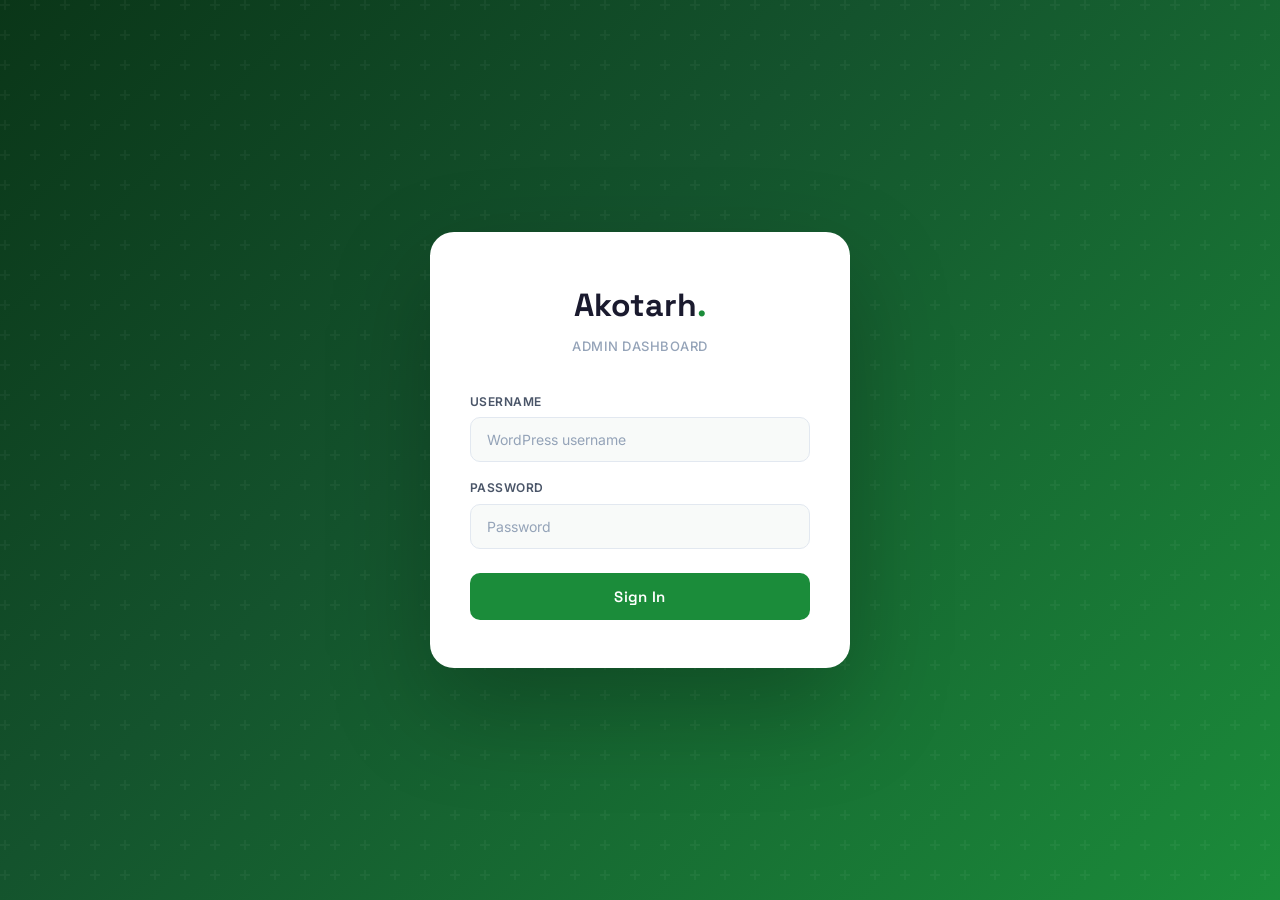
==== admin/index.html @ 4718071f "Add admin dashboard, WordPress plugin v2, and dynamic Insights blog engine WordPress plugin extended" ====
<!DOCTYPE html>
<html lang="en">
<head>
<meta charset="UTF-8"/>
<meta name="viewport" content="width=device-width,initial-scale=1.0"/>
<title>Dashboard | Akotarh Akoson</title>
<meta name="robots" content="noindex,nofollow"/>
<link rel="preconnect" href="https://fonts.googleapis.com"/>
<link rel="preconnect" href="https://fonts.gstatic.com" crossorigin/>
<link href="https://fonts.googleapis.com/css2?family=Inter:wght@300;400;500;600;700&family=Space+Grotesk:wght@400;500;600;700&display=swap" rel="stylesheet"/>
<style>
*,*::before,*::after{box-sizing:border-box;margin:0;padding:0}
html{scroll-behavior:smooth}
body{font-family:'Inter',system-ui,sans-serif;background:#f8faf9;color:#1a1a2e;line-height:1.6;-webkit-font-smoothing:antialiased;overflow-x:hidden}
a{color:inherit;text-decoration:none}
button{cursor:pointer;font-family:inherit;border:none;background:none}
img{display:block;max-width:100%}
input,textarea,select{font-family:inherit;font-size:inherit}
::selection{background:rgba(27,140,58,.15)}

:root{
  --primary:#1B8C3A;--primary-dark:#14532d;--primary-light:#22C55E;--primary-bg:rgba(27,140,58,.06);
  --darker:#0a3618;--text:#1a1a2e;--text-secondary:#4a5568;--text-light:#94a3b8;
  --bg:#f8faf9;--bg-white:#ffffff;--bg-card:#ffffff;--bg-sidebar:#0f2b1a;
  --border:#e2e8f0;--border-light:#f1f5f9;
  --danger:#ef4444;--danger-bg:rgba(239,68,68,.08);
  --warning:#f59e0b;--warning-bg:rgba(245,158,11,.08);
  --info:#3b82f6;--info-bg:rgba(59,130,246,.08);
  --success:#22c55e;--success-bg:rgba(34,197,94,.08);
  --shadow-sm:0 1px 3px rgba(0,0,0,.06);--shadow:0 4px 16px rgba(0,0,0,.06);--shadow-lg:0 12px 40px rgba(0,0,0,.1);
  --radius:10px;--radius-lg:16px;--radius-xl:20px;
  --ease:cubic-bezier(.4,0,.2,1);
  --sidebar-w:260px;
}

/* ═══════════════════════════════════
   LOGIN SCREEN
   ═══════════════════════════════════ */
.login-screen{position:fixed;inset:0;z-index:9999;display:flex;align-items:center;justify-content:center;background:linear-gradient(135deg,var(--darker) 0%,var(--primary-dark) 40%,#1B8C3A 100%);transition:opacity .5s,visibility .5s}
.login-screen.hidden{opacity:0;visibility:hidden;pointer-events:none}
.login-bg-pattern{position:absolute;inset:0;background-image:url("data:image/svg+xml,%3Csvg width='60' height='60' viewBox='0 0 60 60' xmlns='http://www.w3.org/2000/svg'%3E%3Cg fill='none' fill-rule='evenodd'%3E%3Cg fill='%23ffffff' fill-opacity='0.04'%3E%3Cpath d='M36 34v-4h-2v4h-4v2h4v4h2v-4h4v-2h-4zm0-30V0h-2v4h-4v2h4v4h2V6h4V4h-4zM6 34v-4H4v4H0v2h4v4h2v-4h4v-2H6zM6 4V0H4v4H0v2h4v4h2V6h4V4H6z'/%3E%3C/g%3E%3C/g%3E%3C/svg%3E")}
.login-card{position:relative;background:var(--bg-white);border-radius:24px;padding:48px 40px;width:420px;max-width:calc(100% - 32px);box-shadow:0 40px 100px rgba(0,0,0,.25);text-align:center}
.login-logo{font-family:'Space Grotesk',sans-serif;font-size:32px;font-weight:700;color:var(--text);margin-bottom:4px}
.login-logo span{color:var(--primary)}
.login-sub{font-size:13px;color:var(--text-light);margin-bottom:36px;font-weight:500;letter-spacing:.04em;text-transform:uppercase}
.login-field{position:relative;margin-bottom:16px;text-align:left}
.login-field label{display:block;font-size:12px;font-weight:600;color:var(--text-secondary);margin-bottom:6px;letter-spacing:.04em;text-transform:uppercase}
.login-field input{width:100%;padding:13px 16px;border:1.5px solid var(--border);border-radius:var(--radius);font-size:14px;color:var(--text);outline:none;transition:border-color .3s,box-shadow .3s;background:var(--bg)}
.login-field input:focus{border-color:var(--primary);box-shadow:0 0 0 3px rgba(27,140,58,.1)}
.login-field input::placeholder{color:var(--text-light)}
.login-error{background:var(--danger-bg);color:var(--danger);font-size:13px;font-weight:500;padding:10px 16px;border-radius:var(--radius);margin-bottom:16px;display:none;text-align:left}
.login-btn{width:100%;padding:14px;background:var(--primary);color:#fff;font-family:'Space Grotesk',sans-serif;font-size:15px;font-weight:600;border-radius:var(--radius);border:none;cursor:pointer;transition:all .3s;margin-top:8px;letter-spacing:.02em}
.login-btn:hover{background:var(--primary-light);transform:translateY(-1px);box-shadow:0 8px 24px rgba(27,140,58,.3)}
.login-btn:disabled{opacity:.6;cursor:not-allowed;transform:none}

/* ═══════════════════════════════════
   APP LAYOUT
   ═══════════════════════════════════ */
.app{display:none;min-height:100vh}
.app.visible{display:flex}

/* SIDEBAR */
.sidebar{width:var(--sidebar-w);background:var(--bg-sidebar);color:#fff;position:fixed;top:0;left:0;bottom:0;z-index:100;display:flex;flex-direction:column;transition:transform .3s var(--ease);overflow-y:auto}
.sidebar-brand{padding:24px 24px 20px;border-bottom:1px solid rgba(255,255,255,.08)}
.sidebar-brand-name{font-family:'Space Grotesk',sans-serif;font-size:22px;font-weight:700;color:#fff}
.sidebar-brand-name span{color:var(--primary-light)}
.sidebar-brand-tag{font-size:10px;font-weight:600;letter-spacing:.15em;text-transform:uppercase;color:rgba(255,255,255,.35);margin-top:2px}
.sidebar-nav{flex:1;padding:16px 12px}
.sidebar-section{font-size:10px;font-weight:700;letter-spacing:.18em;text-transform:uppercase;color:rgba(255,255,255,.3);padding:16px 12px 8px}
.sidebar-link{display:flex;align-items:center;gap:12px;padding:11px 14px;border-radius:var(--radius);font-size:13px;font-weight:500;color:rgba(255,255,255,.6);transition:all .2s;margin-bottom:2px;cursor:pointer}
.sidebar-link:hover{color:#fff;background:rgba(255,255,255,.06)}
.sidebar-link.active{color:#fff;background:rgba(34,197,94,.15);font-weight:600}
.sidebar-link svg{width:18px;height:18px;flex-shrink:0;opacity:.7}
.sidebar-link.active svg{opacity:1;color:var(--primary-light)}
.sidebar-link .badge{margin-left:auto;background:var(--primary);color:#fff;font-size:10px;font-weight:700;padding:2px 8px;border-radius:100px;min-width:20px;text-align:center}
.sidebar-footer{padding:16px 20px;border-top:1px solid rgba(255,255,255,.08)}
.sidebar-user{display:flex;align-items:center;gap:10px}
.sidebar-avatar{width:36px;height:36px;border-radius:50%;background:rgba(255,255,255,.1);display:flex;align-items:center;justify-content:center;font-size:14px;font-weight:700;color:var(--primary-light);overflow:hidden}
.sidebar-avatar img{width:100%;height:100%;object-fit:cover}
.sidebar-user-info{flex:1;min-width:0}
.sidebar-user-name{font-size:13px;font-weight:600;color:rgba(255,255,255,.9);white-space:nowrap;overflow:hidden;text-overflow:ellipsis}
.sidebar-user-role{font-size:11px;color:rgba(255,255,255,.4)}
.sidebar-logout{padding:6px;border-radius:6px;color:rgba(255,255,255,.4);transition:all .2s;cursor:pointer;background:none;border:none}
.sidebar-logout:hover{color:#fff;background:rgba(255,255,255,.08)}

/* MAIN CONTENT */
.main{flex:1;margin-left:var(--sidebar-w);min-height:100vh}
.topbar{background:var(--bg-white);border-bottom:1px solid var(--border);padding:16px 32px;display:flex;align-items:center;justify-content:space-between;position:sticky;top:0;z-index:50}
.topbar-left{display:flex;align-items:center;gap:16px}
.topbar-title{font-family:'Space Grotesk',sans-serif;font-size:20px;font-weight:700;color:var(--text)}
.topbar-right{display:flex;align-items:center;gap:12px}
.mobile-toggle{display:none;padding:8px;border-radius:var(--radius);color:var(--text-secondary);background:none;border:none;cursor:pointer}
.content{padding:28px 32px}

/* ═══════════════════════════════════
   CARDS & COMPONENTS
   ═══════════════════════════════════ */
.stat-grid{display:grid;grid-template-columns:repeat(4,1fr);gap:20px;margin-bottom:28px}
.stat-card{background:var(--bg-card);border:1px solid var(--border);border-radius:var(--radius-lg);padding:24px;transition:all .3s var(--ease)}
.stat-card:hover{transform:translateY(-2px);box-shadow:var(--shadow)}
.stat-icon{width:44px;height:44px;border-radius:12px;display:flex;align-items:center;justify-content:center;margin-bottom:16px}
.stat-icon svg{width:22px;height:22px}
.stat-icon.green{background:var(--success-bg);color:var(--primary)}
.stat-icon.blue{background:var(--info-bg);color:var(--info)}
.stat-icon.orange{background:var(--warning-bg);color:var(--warning)}
.stat-icon.purple{background:rgba(168,85,247,.08);color:#a855f7}
.stat-value{font-family:'Space Grotesk',sans-serif;font-size:32px;font-weight:700;color:var(--text);line-height:1}
.stat-label{font-size:13px;color:var(--text-light);margin-top:4px;font-weight:500}

.card{background:var(--bg-card);border:1px solid var(--border);border-radius:var(--radius-lg);overflow:hidden}
.card-header{padding:20px 24px;border-bottom:1px solid var(--border-light);display:flex;align-items:center;justify-content:space-between}
.card-title{font-family:'Space Grotesk',sans-serif;font-size:16px;font-weight:700;color:var(--text)}
.card-body{padding:24px}

/* BUTTONS */
.btn{display:inline-flex;align-items:center;gap:8px;font-family:'Space Grotesk',sans-serif;font-size:13px;font-weight:600;padding:10px 20px;border-radius:var(--radius);border:none;cursor:pointer;transition:all .2s;letter-spacing:.02em;white-space:nowrap}
.btn-primary{background:var(--primary);color:#fff}
.btn-primary:hover{background:var(--primary-light);transform:translateY(-1px);box-shadow:0 4px 16px rgba(27,140,58,.25)}
.btn-secondary{background:var(--bg);color:var(--text-secondary);border:1px solid var(--border)}
.btn-secondary:hover{border-color:var(--primary);color:var(--primary)}
.btn-danger{background:var(--danger-bg);color:var(--danger)}
.btn-danger:hover{background:var(--danger);color:#fff}
.btn-sm{padding:7px 14px;font-size:12px}
.btn-icon{padding:8px;border-radius:8px}
.btn:disabled{opacity:.5;cursor:not-allowed;transform:none!important}

/* TABLE */
.table-wrap{overflow-x:auto}
table{width:100%;border-collapse:collapse}
thead th{font-family:'Space Grotesk',sans-serif;font-size:11px;font-weight:700;letter-spacing:.1em;text-transform:uppercase;color:var(--text-light);padding:12px 16px;text-align:left;border-bottom:1px solid var(--border);background:var(--bg)}
tbody td{padding:14px 16px;border-bottom:1px solid var(--border-light);font-size:14px;color:var(--text);vertical-align:middle}
tbody tr{transition:background .15s}
tbody tr:hover{background:rgba(27,140,58,.02)}
.status-badge{display:inline-flex;align-items:center;gap:5px;font-size:11px;font-weight:600;padding:4px 10px;border-radius:100px;text-transform:capitalize}
.status-badge.publish{background:var(--success-bg);color:var(--primary)}
.status-badge.draft{background:var(--warning-bg);color:var(--warning)}
.status-badge.trash{background:var(--danger-bg);color:var(--danger)}
.actions-cell{display:flex;gap:6px}
.actions-cell button{padding:6px 10px;border-radius:6px;font-size:12px;font-weight:500;border:1px solid var(--border);background:var(--bg-white);color:var(--text-secondary);cursor:pointer;transition:all .2s}
.actions-cell button:hover{border-color:var(--primary);color:var(--primary)}
.actions-cell button.del:hover{border-color:var(--danger);color:var(--danger)}

/* FORM */
.form-group{margin-bottom:20px}
.form-group label{display:block;font-size:12px;font-weight:600;color:var(--text-secondary);margin-bottom:6px;letter-spacing:.04em;text-transform:uppercase}
.form-input{width:100%;padding:11px 16px;border:1.5px solid var(--border);border-radius:var(--radius);font-size:14px;color:var(--text);outline:none;background:var(--bg);transition:border-color .3s,box-shadow .3s}
.form-input:focus{border-color:var(--primary);box-shadow:0 0 0 3px rgba(27,140,58,.08)}
textarea.form-input{min-height:200px;resize:vertical;line-height:1.7}
select.form-input{cursor:pointer;appearance:none;background-image:url("data:image/svg+xml,%3Csvg width='12' height='8' viewBox='0 0 12 8' fill='none' xmlns='http://www.w3.org/2000/svg'%3E%3Cpath d='M1 1.5L6 6.5L11 1.5' stroke='%2394a3b8' stroke-width='2' stroke-linecap='round'/%3E%3C/svg%3E");background-repeat:no-repeat;background-position:right 14px center}
.form-row{display:grid;grid-template-columns:1fr 1fr;gap:16px}
.form-help{font-size:12px;color:var(--text-light);margin-top:4px}
.topic-checkboxes{display:flex;flex-wrap:wrap;gap:8px;margin-top:4px}
.topic-check{position:relative}
.topic-check input{position:absolute;opacity:0;pointer-events:none}
.topic-check label{display:inline-flex;align-items:center;gap:6px;padding:6px 14px;border-radius:100px;border:1.5px solid var(--border);font-size:12px;font-weight:600;color:var(--text-secondary);cursor:pointer;transition:all .2s;user-select:none}
.topic-check input:checked + label{border-color:var(--primary);background:var(--primary-bg);color:var(--primary)}

/* MEDIA GRID */
.media-grid{display:grid;grid-template-columns:repeat(auto-fill,minmax(160px,1fr));gap:16px}
.media-item{position:relative;border-radius:var(--radius-lg);overflow:hidden;border:2px solid transparent;cursor:pointer;transition:all .2s;aspect-ratio:1;background:var(--bg)}
.media-item:hover{border-color:var(--primary);transform:translateY(-2px);box-shadow:var(--shadow)}
.media-item.selected{border-color:var(--primary);box-shadow:0 0 0 3px rgba(27,140,58,.15)}
.media-item img{width:100%;height:100%;object-fit:cover}
.media-item-overlay{position:absolute;inset:0;background:linear-gradient(to top,rgba(0,0,0,.6),transparent 50%);opacity:0;transition:opacity .2s;display:flex;align-items:flex-end;padding:10px}
.media-item:hover .media-item-overlay{opacity:1}
.media-item-name{font-size:11px;color:#fff;font-weight:500;white-space:nowrap;overflow:hidden;text-overflow:ellipsis}
.media-upload-zone{border:2px dashed var(--border);border-radius:var(--radius-lg);padding:48px 24px;text-align:center;cursor:pointer;transition:all .3s;background:var(--bg)}
.media-upload-zone:hover,.media-upload-zone.dragover{border-color:var(--primary);background:var(--primary-bg)}
.media-upload-zone svg{margin:0 auto 12px;color:var(--text-light)}
.media-upload-zone p{font-size:14px;color:var(--text-secondary);font-weight:500}
.media-upload-zone span{font-size:12px;color:var(--text-light)}

/* PORTFOLIO SECTIONS */
.portfolio-section{background:var(--bg-card);border:1px solid var(--border);border-radius:var(--radius-lg);padding:24px;margin-bottom:16px;transition:all .3s}
.portfolio-section:hover{box-shadow:var(--shadow-sm)}
.portfolio-section-header{display:flex;align-items:center;justify-content:space-between;margin-bottom:16px;cursor:pointer}
.portfolio-section-title{font-family:'Space Grotesk',sans-serif;font-size:15px;font-weight:700;color:var(--text);display:flex;align-items:center;gap:10px}
.portfolio-section-title .page-tag{font-size:10px;font-weight:600;padding:3px 10px;border-radius:100px;background:var(--primary-bg);color:var(--primary);letter-spacing:.06em;text-transform:uppercase}
.portfolio-section-chevron{transition:transform .3s;color:var(--text-light)}
.portfolio-section.collapsed .portfolio-section-body{display:none}
.portfolio-section.collapsed .portfolio-section-chevron{transform:rotate(-90deg)}

/* MODAL */
.modal-overlay{position:fixed;inset:0;z-index:1000;background:rgba(0,0,0,.5);backdrop-filter:blur(3px);display:flex;align-items:flex-start;justify-content:center;padding:40px 20px;overflow-y:auto;opacity:0;visibility:hidden;transition:all .3s}
.modal-overlay.open{opacity:1;visibility:visible}
.modal-box{background:var(--bg-white);border-radius:var(--radius-xl);width:720px;max-width:100%;box-shadow:var(--shadow-lg);transform:translateY(20px) scale(.97);transition:transform .3s var(--ease)}
.modal-overlay.open .modal-box{transform:translateY(0) scale(1)}
.modal-head{display:flex;align-items:center;justify-content:space-between;padding:24px 28px;border-bottom:1px solid var(--border)}
.modal-head h2{font-family:'Space Grotesk',sans-serif;font-size:18px;font-weight:700;color:var(--text)}
.modal-close{width:32px;height:32px;border-radius:8px;display:flex;align-items:center;justify-content:center;color:var(--text-light);background:none;border:none;cursor:pointer;transition:all .2s;font-size:20px}
.modal-close:hover{background:var(--bg);color:var(--text)}
.modal-body{padding:28px}
.modal-foot{display:flex;align-items:center;justify-content:flex-end;gap:10px;padding:16px 28px;border-top:1px solid var(--border)}

/* TOAST */
.toast-container{position:fixed;bottom:24px;right:24px;z-index:9999;display:flex;flex-direction:column;gap:8px}
.toast{padding:14px 20px;border-radius:var(--radius);font-size:13px;font-weight:500;color:#fff;box-shadow:var(--shadow-lg);animation:toastIn .3s var(--ease);max-width:360px;display:flex;align-items:center;gap:10px}
.toast.success{background:#16a34a}
.toast.error{background:#dc2626}
.toast.info{background:#2563eb}
@keyframes toastIn{from{opacity:0;transform:translateY(10px) scale(.95)}to{opacity:1;transform:translateY(0) scale(1)}}

/* EMPTY STATE */
.empty{text-align:center;padding:60px 20px}
.empty svg{margin:0 auto 16px;color:var(--text-light);opacity:.4}
.empty h3{font-family:'Space Grotesk',sans-serif;font-size:18px;color:var(--text);margin-bottom:6px}
.empty p{font-size:14px;color:var(--text-light);max-width:360px;margin:0 auto 20px}

/* LOADING */
.spinner{width:24px;height:24px;border:2.5px solid var(--border);border-top-color:var(--primary);border-radius:50%;animation:spin .7s linear infinite;margin:0 auto}
@keyframes spin{to{transform:rotate(360deg)}}
.loading-full{display:flex;align-items:center;justify-content:center;padding:80px 20px;flex-direction:column;gap:12px}
.loading-full p{font-size:13px;color:var(--text-light)}

/* ═══════════════════════════════════
   PAGES (toggle via JS)
   ═══════════════════════════════════ */
.page{display:none}
.page.active{display:block}

/* ═══════════════════════════════════
   RESPONSIVE
   ═══════════════════════════════════ */
@media(max-width:1024px){
  .stat-grid{grid-template-columns:repeat(2,1fr)}
}
@media(max-width:768px){
  .sidebar{transform:translateX(-100%)}
  .sidebar.open{transform:translateX(0)}
  .main{margin-left:0}
  .mobile-toggle{display:block}
  .topbar{padding:12px 16px}
  .content{padding:20px 16px}
  .stat-grid{grid-template-columns:1fr 1fr}
  .form-row{grid-template-columns:1fr}
  .modal-body{padding:20px}
  .media-grid{grid-template-columns:repeat(auto-fill,minmax(120px,1fr))}
}
@media(max-width:480px){
  .stat-grid{grid-template-columns:1fr}
  .login-card{padding:32px 24px}
}

/* SIDEBAR MOBILE OVERLAY */
.sidebar-overlay{display:none;position:fixed;inset:0;background:rgba(0,0,0,.4);z-index:99}
@media(max-width:768px){.sidebar-overlay.open{display:block}}

/* Rich text toolbar */
.editor-toolbar{display:flex;flex-wrap:wrap;gap:4px;padding:8px 12px;background:var(--bg);border:1.5px solid var(--border);border-bottom:none;border-radius:var(--radius) var(--radius) 0 0}
.editor-toolbar button{padding:6px 10px;border-radius:6px;font-size:13px;color:var(--text-secondary);background:none;border:none;cursor:pointer;transition:all .15s;font-weight:600}
.editor-toolbar button:hover{background:var(--primary-bg);color:var(--primary)}
.editor-toolbar button.active{background:var(--primary-bg);color:var(--primary)}
.editor-area{min-height:280px;padding:16px;border:1.5px solid var(--border);border-radius:0 0 var(--radius) var(--radius);outline:none;font-size:14px;line-height:1.8;color:var(--text);background:var(--bg-white)}
.editor-area:focus{border-color:var(--primary)}
.editor-area h2{font-size:20px;margin:16px 0 8px;font-weight:700}
.editor-area h3{font-size:17px;margin:12px 0 6px;font-weight:700}
.editor-area p{margin-bottom:12px}
.editor-area ul,.editor-area ol{margin:8px 0;padding-left:24px}
.editor-area blockquote{border-left:3px solid var(--primary);padding:8px 16px;margin:12px 0;background:var(--primary-bg);border-radius:0 8px 8px 0;font-style:italic}
.editor-area a{color:var(--primary);text-decoration:underline}

/* Thumbnail preview in form */
.thumb-preview{width:100%;max-height:200px;object-fit:cover;border-radius:var(--radius);margin-top:8px;border:1px solid var(--border)}
.thumb-select-btn{margin-top:8px}
</style>
</head>
<body>

<!-- ═══════ LOGIN ═══════ -->
<div class="login-screen" id="loginScreen">
  <div class="login-bg-pattern"></div>
  <div class="login-card">
    <div class="login-logo">Akotarh<span>.</span></div>
    <div class="login-sub">Admin Dashboard</div>
    <div class="login-error" id="loginError"></div>
    <form id="loginForm" autocomplete="on">
      <div class="login-field">
        <label>Username</label>
        <input type="text" id="loginUser" placeholder="WordPress username" autocomplete="username" required/>
      </div>
      <div class="login-field">
        <label>Password</label>
        <input type="password" id="loginPass" placeholder="Password" autocomplete="current-password" required/>
      </div>
      <button type="submit" class="login-btn" id="loginBtn">Sign In</button>
    </form>
  </div>
</div>

<!-- ═══════ APP SHELL ═══════ -->
<div class="app" id="app">
  <div class="sidebar-overlay" id="sidebarOverlay"></div>

  <!-- SIDEBAR -->
  <aside class="sidebar" id="sidebar">
    <div class="sidebar-brand">
      <div class="sidebar-brand-name">Akotarh<span>.</span></div>
      <div class="sidebar-brand-tag">Content Dashboard</div>
    </div>
    <nav class="sidebar-nav">
      <div class="sidebar-section">Main</div>
      <a class="sidebar-link active" data-page="dashboard">
        <svg viewBox="0 0 24 24" fill="none" stroke="currentColor" stroke-width="2" stroke-linecap="round" stroke-linejoin="round"><rect x="3" y="3" width="7" height="7" rx="1"/><rect x="14" y="3" width="7" height="7" rx="1"/><rect x="3" y="14" width="7" height="7" rx="1"/><rect x="14" y="14" width="7" height="7" rx="1"/></svg>
        Dashboard
      </a>
      <div class="sidebar-section">Content</div>
      <a class="sidebar-link" data-page="insights">
        <svg viewBox="0 0 24 24" fill="none" stroke="currentColor" stroke-width="2" stroke-linecap="round" stroke-linejoin="round"><path d="M12 20h9"/><path d="M16.5 3.5a2.121 2.121 0 013 3L7 19l-4 1 1-4L16.5 3.5z"/></svg>
        Insights
        <span class="badge" id="insightCount">0</span>
      </a>
      <a class="sidebar-link" data-page="media">
        <svg viewBox="0 0 24 24" fill="none" stroke="currentColor" stroke-width="2" stroke-linecap="round" stroke-linejoin="round"><rect x="3" y="3" width="18" height="18" rx="2"/><circle cx="8.5" cy="8.5" r="1.5"/><path d="M21 15l-5-5L5 21"/></svg>
        Media Library
      </a>
      <div class="sidebar-section">Portfolio</div>
      <a class="sidebar-link" data-page="portfolio">
        <svg viewBox="0 0 24 24" fill="none" stroke="currentColor" stroke-width="2" stroke-linecap="round" stroke-linejoin="round"><path d="M3 9l9-7 9 7v11a2 2 0 01-2 2H5a2 2 0 01-2-2z"/><polyline points="9 22 9 12 15 12 15 22"/></svg>
        Portfolio Sections
      </a>
      <div class="sidebar-section">Settings</div>
      <a class="sidebar-link" onclick="window.open('https://akotarhakoson.com','_blank')">
        <svg viewBox="0 0 24 24" fill="none" stroke="currentColor" stroke-width="2" stroke-linecap="round" stroke-linejoin="round"><path d="M18 13v6a2 2 0 01-2 2H5a2 2 0 01-2-2V8a2 2 0 012-2h6"/><polyline points="15 3 21 3 21 9"/><line x1="10" y1="14" x2="21" y2="3"/></svg>
        View Live Site
      </a>
    </nav>
    <div class="sidebar-footer">
      <div class="sidebar-user">
        <div class="sidebar-avatar" id="sidebarAvatar">A</div>
        <div class="sidebar-user-info">
          <div class="sidebar-user-name" id="sidebarName">Admin</div>
          <div class="sidebar-user-role">Administrator</div>
        </div>
        <button class="sidebar-logout" id="logoutBtn" title="Sign out">
          <svg width="18" height="18" viewBox="0 0 24 24" fill="none" stroke="currentColor" stroke-width="2" stroke-linecap="round" stroke-linejoin="round"><path d="M9 21H5a2 2 0 01-2-2V5a2 2 0 012-2h4"/><polyline points="16 17 21 12 16 7"/><line x1="21" y1="12" x2="9" y2="12"/></svg>
        </button>
      </div>
    </div>
  </aside>

  <!-- MAIN -->
  <div class="main">
    <div class="topbar">
      <div class="topbar-left">
        <button class="mobile-toggle" id="mobileToggle">
          <svg width="22" height="22" viewBox="0 0 24 24" fill="none" stroke="currentColor" stroke-width="2" stroke-linecap="round" stroke-linejoin="round"><line x1="3" y1="6" x2="21" y2="6"/><line x1="3" y1="12" x2="21" y2="12"/><line x1="3" y1="18" x2="21" y2="18"/></svg>
        </button>
        <h1 class="topbar-title" id="pageTitle">Dashboard</h1>
      </div>
      <div class="topbar-right">
        <button class="btn btn-primary" id="newInsightTopBtn" style="display:none" onclick="openInsightEditor()">
          <svg width="16" height="16" viewBox="0 0 24 24" fill="none" stroke="currentColor" stroke-width="2.5" stroke-linecap="round"><line x1="12" y1="5" x2="12" y2="19"/><line x1="5" y1="12" x2="19" y2="12"/></svg>
          New Insight
        </button>
      </div>
    </div>

    <div class="content">
      <!-- ═══ DASHBOARD PAGE ═══ -->
      <div class="page active" id="page-dashboard">
        <div class="stat-grid" id="statsGrid">
          <div class="stat-card"><div class="stat-icon green"><svg viewBox="0 0 24 24" fill="none" stroke="currentColor" stroke-width="2"><path d="M12 20h9"/><path d="M16.5 3.5a2.121 2.121 0 013 3L7 19l-4 1 1-4L16.5 3.5z"/></svg></div><div class="stat-value" id="statPublished">-</div><div class="stat-label">Published Insights</div></div>
          <div class="stat-card"><div class="stat-icon orange"><svg viewBox="0 0 24 24" fill="none" stroke="currentColor" stroke-width="2"><path d="M14 2H6a2 2 0 00-2 2v16a2 2 0 002 2h12a2 2 0 002-2V8z"/><polyline points="14 2 14 8 20 8"/></svg></div><div class="stat-value" id="statDrafts">-</div><div class="stat-label">Drafts</div></div>
          <div class="stat-card"><div class="stat-icon blue"><svg viewBox="0 0 24 24" fill="none" stroke="currentColor" stroke-width="2"><path d="M20.59 13.41l-7.17 7.17a2 2 0 01-2.83 0L2 12V2h10l8.59 8.59a2 2 0 010 2.82z"/><line x1="7" y1="7" x2="7.01" y2="7"/></svg></div><div class="stat-value" id="statTopics">-</div><div class="stat-label">Topics</div></div>
          <div class="stat-card"><div class="stat-icon purple"><svg viewBox="0 0 24 24" fill="none" stroke="currentColor" stroke-width="2"><rect x="3" y="3" width="18" height="18" rx="2"/><circle cx="8.5" cy="8.5" r="1.5"/><path d="M21 15l-5-5L5 21"/></svg></div><div class="stat-value" id="statMedia">-</div><div class="stat-label">Media Files</div></div>
        </div>

        <div class="card">
          <div class="card-header">
            <span class="card-title">Recent Insights</span>
            <button class="btn btn-sm btn-primary" onclick="navigateTo('insights')">View All</button>
          </div>
          <div class="card-body" style="padding:0">
            <div class="table-wrap">
              <table>
                <thead><tr><th>Title</th><th>Date</th><th>Status</th></tr></thead>
                <tbody id="recentTable"><tr><td colspan="3" style="text-align:center;padding:40px;color:var(--text-light)">Loading...</td></tr></tbody>
              </table>
            </div>
          </div>
        </div>
      </div>

      <!-- ═══ INSIGHTS PAGE ═══ -->
      <div class="page" id="page-insights">
        <div style="display:flex;align-items:center;justify-content:space-between;margin-bottom:20px;flex-wrap:wrap;gap:12px">
          <div style="display:flex;gap:10px;flex-wrap:wrap">
            <input type="text" class="form-input" id="insightSearch" placeholder="Search insights..." style="width:280px;padding:9px 16px"/>
            <select class="form-input" id="insightStatusFilter" style="width:160px;padding:9px 16px">
              <option value="any">All Status</option>
              <option value="publish">Published</option>
              <option value="draft">Drafts</option>
            </select>
          </div>
          <button class="btn btn-primary" onclick="openInsightEditor()">
            <svg width="16" height="16" viewBox="0 0 24 24" fill="none" stroke="currentColor" stroke-width="2.5" stroke-linecap="round"><line x1="12" y1="5" x2="12" y2="19"/><line x1="5" y1="12" x2="19" y2="12"/></svg>
            New Insight
          </button>
        </div>
        <div class="card">
          <div class="card-body" style="padding:0">
            <div class="table-wrap">
              <table>
                <thead><tr><th>Title</th><th>Topics</th><th>Date</th><th>Status</th><th>Actions</th></tr></thead>
                <tbody id="insightsTable"><tr><td colspan="5"><div class="loading-full"><div class="spinner"></div><p>Loading insights...</p></div></td></tr></tbody>
              </table>
            </div>
          </div>
        </div>
        <div style="display:flex;align-items:center;justify-content:between;margin-top:16px;gap:12px" id="insightsPagination"></div>
      </div>

      <!-- ═══ MEDIA PAGE ═══ -->
      <div class="page" id="page-media">
        <div class="media-upload-zone" id="uploadZone">
          <svg width="48" height="48" viewBox="0 0 24 24" fill="none" stroke="currentColor" stroke-width="1.5" stroke-linecap="round" stroke-linejoin="round"><path d="M21 15v4a2 2 0 01-2 2H5a2 2 0 01-2-2v-4"/><polyline points="17 8 12 3 7 8"/><line x1="12" y1="3" x2="12" y2="15"/></svg>
          <p>Drop images here or click to upload</p>
          <span>PNG, JPG, GIF, WebP up to 10MB</span>
          <input type="file" id="fileInput" accept="image/*" multiple hidden/>
        </div>
        <div style="margin-top:24px">
          <div class="media-grid" id="mediaGrid"></div>
        </div>
      </div>

      <!-- ═══ PORTFOLIO PAGE ═══ -->
      <div class="page" id="page-portfolio">
        <p style="font-size:14px;color:var(--text-secondary);margin-bottom:24px">Edit content sections across your portfolio pages. Changes are saved to WordPress and served via the API.</p>
        <div id="portfolioSections">
          <!-- Hero Section -->
          <div class="portfolio-section" data-section="hero">
            <div class="portfolio-section-header" onclick="this.parentElement.classList.toggle('collapsed')">
              <div class="portfolio-section-title">
                <span class="page-tag">Homepage</span> Hero Section
              </div>
              <svg class="portfolio-section-chevron" width="18" height="18" viewBox="0 0 24 24" fill="none" stroke="currentColor" stroke-width="2" stroke-linecap="round"><polyline points="6 9 12 15 18 9"/></svg>
            </div>
            <div class="portfolio-section-body">
              <div class="form-group"><label>Hero Title</label><input type="text" class="form-input portfolio-field" data-section="hero" data-key="title" placeholder="e.g. Akotarh Akoson"/></div>
              <div class="form-group"><label>Hero Subtitle</label><input type="text" class="form-input portfolio-field" data-section="hero" data-key="subtitle" placeholder="e.g. Senior Cybersecurity Analyst"/></div>
              <div class="form-group"><label>Hero Description</label><textarea class="form-input portfolio-field" data-section="hero" data-key="description" rows="3" placeholder="Main hero paragraph..."></textarea></div>
              <div class="form-group"><label>Typing Animation Roles (comma-separated)</label><input type="text" class="form-input portfolio-field" data-section="hero" data-key="roles" placeholder="Senior Cybersecurity Analyst, Civic-Tech Leader, ..."/></div>
              <button class="btn btn-primary btn-sm" onclick="savePortfolioSection('hero')">Save Hero</button>
            </div>
          </div>

          <!-- About Section -->
          <div class="portfolio-section" data-section="about">
            <div class="portfolio-section-header" onclick="this.parentElement.classList.toggle('collapsed')">
              <div class="portfolio-section-title">
                <span class="page-tag">About</span> About Page Content
              </div>
              <svg class="portfolio-section-chevron" width="18" height="18" viewBox="0 0 24 24" fill="none" stroke="currentColor" stroke-width="2" stroke-linecap="round"><polyline points="6 9 12 15 18 9"/></svg>
            </div>
            <div class="portfolio-section-body">
              <div class="form-group"><label>Professional Bio</label><textarea class="form-input portfolio-field" data-section="about" data-key="bio" rows="4" placeholder="Professional biography text..."></textarea></div>
              <div class="form-group"><label>Ventures Description</label><textarea class="form-input portfolio-field" data-section="about" data-key="ventures" rows="3" placeholder="ACS / Scholarstika / Mandem description..."></textarea></div>
              <div class="form-group"><label>Political Background</label><textarea class="form-input portfolio-field" data-section="about" data-key="political" rows="3" placeholder="Political career text..."></textarea></div>
              <button class="btn btn-primary btn-sm" onclick="savePortfolioSection('about')">Save About</button>
            </div>
          </div>

          <!-- Cybersecurity Section -->
          <div class="portfolio-section collapsed" data-section="cybersecurity">
            <div class="portfolio-section-header" onclick="this.parentElement.classList.toggle('collapsed')">
              <div class="portfolio-section-title">
                <span class="page-tag">Cybersecurity</span> Cybersecurity Page
              </div>
              <svg class="portfolio-section-chevron" width="18" height="18" viewBox="0 0 24 24" fill="none" stroke="currentColor" stroke-width="2" stroke-linecap="round"><polyline points="6 9 12 15 18 9"/></svg>
            </div>
            <div class="portfolio-section-body">
              <div class="form-group"><label>Role & Description</label><textarea class="form-input portfolio-field" data-section="cybersecurity" data-key="description" rows="4" placeholder="Current role and cybersecurity expertise..."></textarea></div>
              <div class="form-group"><label>Certifications (one per line)</label><textarea class="form-input portfolio-field" data-section="cybersecurity" data-key="certifications" rows="3" placeholder="CompTIA Security+&#10;CISSP&#10;..."></textarea></div>
              <button class="btn btn-primary btn-sm" onclick="savePortfolioSection('cybersecurity')">Save</button>
            </div>
          </div>

          <!-- Ventures Section -->
          <div class="portfolio-section collapsed" data-section="ventures">
            <div class="portfolio-section-header" onclick="this.parentElement.classList.toggle('collapsed')">
              <div class="portfolio-section-title">
                <span class="page-tag">Ventures</span> Ventures Page
              </div>
              <svg class="portfolio-section-chevron" width="18" height="18" viewBox="0 0 24 24" fill="none" stroke="currentColor" stroke-width="2" stroke-linecap="round"><polyline points="6 9 12 15 18 9"/></svg>
            </div>
            <div class="portfolio-section-body">
              <div class="form-group"><label>ACS Description</label><textarea class="form-input portfolio-field" data-section="ventures" data-key="acs" rows="3"></textarea></div>
              <div class="form-group"><label>Scholarstika Description</label><textarea class="form-input portfolio-field" data-section="ventures" data-key="scholarstika" rows="3"></textarea></div>
              <div class="form-group"><label>Mandem Description</label><textarea class="form-input portfolio-field" data-section="ventures" data-key="mandem" rows="3"></textarea></div>
              <button class="btn btn-primary btn-sm" onclick="savePortfolioSection('ventures')">Save</button>
            </div>
          </div>

          <!-- Contact Section -->
          <div class="portfolio-section collapsed" data-section="contact">
            <div class="portfolio-section-header" onclick="this.parentElement.classList.toggle('collapsed')">
              <div class="portfolio-section-title">
                <span class="page-tag">Contact</span> Contact Info
              </div>
              <svg class="portfolio-section-chevron" width="18" height="18" viewBox="0 0 24 24" fill="none" stroke="currentColor" stroke-width="2" stroke-linecap="round"><polyline points="6 9 12 15 18 9"/></svg>
            </div>
            <div class="portfolio-section-body">
              <div class="form-row">
                <div class="form-group"><label>Email</label><input type="email" class="form-input portfolio-field" data-section="contact" data-key="email"/></div>
                <div class="form-group"><label>Phone</label><input type="text" class="form-input portfolio-field" data-section="contact" data-key="phone"/></div>
              </div>
              <div class="form-row">
                <div class="form-group"><label>LinkedIn URL</label><input type="url" class="form-input portfolio-field" data-section="contact" data-key="linkedin"/></div>
                <div class="form-group"><label>Twitter/X URL</label><input type="url" class="form-input portfolio-field" data-section="contact" data-key="twitter"/></div>
              </div>
              <div class="form-group"><label>Facebook URL</label><input type="url" class="form-input portfolio-field" data-section="contact" data-key="facebook"/></div>
              <button class="btn btn-primary btn-sm" onclick="savePortfolioSection('contact')">Save Contact</button>
            </div>
          </div>
        </div>
      </div>
    </div>
  </div>
</div>

<!-- ═══ INSIGHT EDITOR MODAL ═══ -->
<div class="modal-overlay" id="editorModal">
  <div class="modal-box" style="width:860px">
    <div class="modal-head">
      <h2 id="editorTitle">New Insight</h2>
      <button class="modal-close" onclick="closeEditorModal()">&times;</button>
    </div>
    <div class="modal-body" style="max-height:calc(100vh - 240px);overflow-y:auto">
      <input type="hidden" id="editId"/>
      <div class="form-group">
        <label>Title</label>
        <input type="text" class="form-input" id="editTitleField" placeholder="Enter insight title..."/>
      </div>
      <div class="form-group">
        <label>Excerpt / Summary</label>
        <textarea class="form-input" id="editExcerpt" rows="2" placeholder="Short summary for cards and previews..."></textarea>
      </div>
      <div class="form-group">
        <label>Content</label>
        <div class="editor-toolbar">
          <button onclick="execCmd('bold')" title="Bold"><b>B</b></button>
          <button onclick="execCmd('italic')" title="Italic"><i>I</i></button>
          <button onclick="execCmd('underline')" title="Underline"><u>U</u></button>
          <button onclick="execCmd('formatBlock','H2')" title="Heading 2">H2</button>
          <button onclick="execCmd('formatBlock','H3')" title="Heading 3">H3</button>
          <button onclick="execCmd('formatBlock','P')" title="Paragraph">P</button>
          <button onclick="execCmd('insertUnorderedList')" title="Bullet List">&bull; List</button>
          <button onclick="execCmd('insertOrderedList')" title="Numbered List">1. List</button>
          <button onclick="execCmd('formatBlock','BLOCKQUOTE')" title="Blockquote">" Quote</button>
          <button onclick="insertLink()" title="Insert Link">Link</button>
        </div>
        <div class="editor-area" id="editContent" contenteditable="true"></div>
      </div>
      <div class="form-row">
        <div class="form-group">
          <label>Topics</label>
          <div class="topic-checkboxes" id="topicCheckboxes"></div>
        </div>
        <div class="form-group">
          <label>Status</label>
          <select class="form-input" id="editStatus">
            <option value="draft">Draft</option>
            <option value="publish">Published</option>
          </select>
          <div style="margin-top:12px">
            <label style="display:flex;align-items:center;gap:8px;cursor:pointer;text-transform:none;letter-spacing:0;font-weight:500;font-size:13px;color:var(--text-secondary)">
              <input type="checkbox" id="editFeatured" style="width:16px;height:16px;accent-color:var(--primary)"/> Mark as Featured
            </label>
          </div>
        </div>
      </div>
      <div class="form-group">
        <label>Featured Image</label>
        <div id="thumbPreviewWrap"></div>
        <input type="hidden" id="editThumbId"/>
        <button class="btn btn-secondary btn-sm thumb-select-btn" onclick="openMediaPicker()">Choose Image</button>
      </div>
    </div>
    <div class="modal-foot">
      <button class="btn btn-secondary" onclick="closeEditorModal()">Cancel</button>
      <button class="btn btn-primary" id="saveInsightBtn" onclick="saveInsight()">Publish Insight</button>
    </div>
  </div>
</div>

<!-- ═══ MEDIA PICKER MODAL ═══ -->
<div class="modal-overlay" id="mediaPickerModal">
  <div class="modal-box" style="width:700px">
    <div class="modal-head">
      <h2>Select Image</h2>
      <button class="modal-close" onclick="closeMediaPicker()">&times;</button>
    </div>
    <div class="modal-body">
      <div class="media-grid" id="pickerGrid"></div>
    </div>
    <div class="modal-foot">
      <button class="btn btn-secondary" onclick="closeMediaPicker()">Cancel</button>
      <button class="btn btn-primary" id="pickMediaBtn" onclick="confirmMediaPick()" disabled>Select Image</button>
    </div>
  </div>
</div>

<!-- TOAST -->
<div class="toast-container" id="toastContainer"></div>

<script>
/* ═══════════════════════════════════════════════
   CONFIGURATION
   ═══════════════════════════════════════════════ */
const API_BASE = 'https://akotarhakoson.com/wp-json/akotarh/v1';

/* ═══════════════════════════════════════════════
   STATE
   ═══════════════════════════════════════════════ */
let token = localStorage.getItem('ako_token') || '';
let currentUser = JSON.parse(localStorage.getItem('ako_user') || 'null');
let allTopics = [];
let insightsPage = 1;
let mediaList = [];
let pickedMediaId = null;
let pickedMediaUrl = '';

/* ═══════════════════════════════════════════════
   UTILITY
   ═══════════════════════════════════════════════ */
function toast(msg, type){
  type = type || 'success';
  var c = document.getElementById('toastContainer');
  var t = document.createElement('div');
  t.className = 'toast ' + type;
  t.innerHTML = (type==='success'?'&#10003;':type==='error'?'&#10007;':'&#8505;') + '&nbsp;&nbsp;' + msg;
  c.appendChild(t);
  setTimeout(function(){ t.style.opacity='0'; setTimeout(function(){ t.remove(); },300); },3500);
}

async function api(path, opts){
  opts = opts || {};
  var headers = opts.headers || {};
  if(token) headers['Authorization'] = 'Bearer ' + token;
  if(opts.body && !(opts.body instanceof FormData)){
    headers['Content-Type'] = 'application/json';
    opts.body = JSON.stringify(opts.body);
  }
  opts.headers = headers;
  var res = await fetch(API_BASE + path, opts);
  if(res.status === 401){
    logout();
    throw new Error('Session expired');
  }
  var data = await res.json();
  if(!res.ok) throw new Error(data.message || 'API error');
  return data;
}

/* ═══════════════════════════════════════════════
   AUTH
   ═══════════════════════════════════════════════ */
document.getElementById('loginForm').addEventListener('submit', async function(e){
  e.preventDefault();
  var btn = document.getElementById('loginBtn');
  var errEl = document.getElementById('loginError');
  btn.disabled = true;
  btn.textContent = 'Signing in...';
  errEl.style.display = 'none';

  try {
    var data = await api('/auth/login', {
      method: 'POST',
      body: { username: document.getElementById('loginUser').value, password: document.getElementById('loginPass').value }
    });
    token = data.token;
    currentUser = data.user;
    localStorage.setItem('ako_token', token);
    localStorage.setItem('ako_user', JSON.stringify(currentUser));
    showApp();
  } catch(err) {
    errEl.textContent = err.message || 'Login failed. Check your credentials.';
    errEl.style.display = 'block';
  }
  btn.disabled = false;
  btn.textContent = 'Sign In';
});

function logout(){
  token = '';
  currentUser = null;
  localStorage.removeItem('ako_token');
  localStorage.removeItem('ako_user');
  document.getElementById('loginScreen').classList.remove('hidden');
  document.getElementById('app').classList.remove('visible');
}

async function checkAuth(){
  if(!token){
    document.getElementById('loginScreen').classList.remove('hidden');
    return;
  }
  try {
    var data = await api('/auth/verify');
    currentUser = data.user;
    localStorage.setItem('ako_user', JSON.stringify(currentUser));
    showApp();
  } catch(e){
    document.getElementById('loginScreen').classList.remove('hidden');
  }
}

function showApp(){
  document.getElementById('loginScreen').classList.add('hidden');
  document.getElementById('app').classList.add('visible');
  updateUserUI();
  loadDashboard();
  loadTopics();
}

function updateUserUI(){
  if(!currentUser) return;
  document.getElementById('sidebarName').textContent = currentUser.display_name || currentUser.username;
  var av = document.getElementById('sidebarAvatar');
  if(currentUser.avatar){
    av.innerHTML = '<img src="'+currentUser.avatar+'" alt=""/>';
  } else {
    av.textContent = (currentUser.display_name||'A').charAt(0).toUpperCase();
  }
}

document.getElementById('logoutBtn').addEventListener('click', function(){
  if(confirm('Sign out of the dashboard?')) logout();
});

/* ═══════════════════════════════════════════════
   NAVIGATION
   ═══════════════════════════════════════════════ */
var pageTitles = { dashboard:'Dashboard', insights:'Insights', media:'Media Library', portfolio:'Portfolio Sections' };

function navigateTo(page){
  document.querySelectorAll('.page').forEach(function(p){ p.classList.remove('active'); });
  document.querySelectorAll('.sidebar-link[data-page]').forEach(function(l){ l.classList.remove('active'); });
  var el = document.getElementById('page-'+page);
  if(el) el.classList.add('active');
  var link = document.querySelector('.sidebar-link[data-page="'+page+'"]');
  if(link) link.classList.add('active');
  document.getElementById('pageTitle').textContent = pageTitles[page] || page;
  document.getElementById('newInsightTopBtn').style.display = page==='insights'?'inline-flex':'none';

  // Load data for the page
  if(page==='dashboard') loadDashboard();
  if(page==='insights') loadInsights();
  if(page==='media') loadMedia();
  if(page==='portfolio') loadPortfolio();

  // Close mobile sidebar
  document.getElementById('sidebar').classList.remove('open');
  document.getElementById('sidebarOverlay').classList.remove('open');
}

document.querySelectorAll('.sidebar-link[data-page]').forEach(function(link){
  link.addEventListener('click', function(e){
    e.preventDefault();
    navigateTo(this.getAttribute('data-page'));
  });
});

/* Mobile sidebar */
document.getElementById('mobileToggle').addEventListener('click', function(){
  document.getElementById('sidebar').classList.toggle('open');
  document.getElementById('sidebarOverlay').classList.toggle('open');
});
document.getElementById('sidebarOverlay').addEventListener('click', function(){
  document.getElementById('sidebar').classList.remove('open');
  this.classList.remove('open');
});

/* ═══════════════════════════════════════════════
   DASHBOARD
   ═══════════════════════════════════════════════ */
async function loadDashboard(){
  try {
    var data = await api('/admin/stats');
    document.getElementById('statPublished').textContent = data.total_published;
    document.getElementById('statDrafts').textContent = data.total_drafts;
    document.getElementById('statTopics').textContent = data.total_topics;
    document.getElementById('statMedia').textContent = data.total_media;
    document.getElementById('insightCount').textContent = data.total_published;

    var tb = document.getElementById('recentTable');
    if(!data.recent_posts || data.recent_posts.length === 0){
      tb.innerHTML = '<tr><td colspan="3" style="text-align:center;padding:40px;color:var(--text-light)">No insights yet. Create your first one!</td></tr>';
    } else {
      tb.innerHTML = data.recent_posts.map(function(p){
        return '<tr><td style="font-weight:600">'+p.title+'</td><td style="color:var(--text-light)">'+p.date_display+'</td><td><span class="status-badge '+p.status+'">'+p.status+'</span></td></tr>';
      }).join('');
    }
  } catch(e){
    // If API unreachable show placeholder
    document.getElementById('statPublished').textContent = '0';
    document.getElementById('statDrafts').textContent = '0';
    document.getElementById('statTopics').textContent = '6';
    document.getElementById('statMedia').textContent = '0';
    document.getElementById('recentTable').innerHTML = '<tr><td colspan="3" style="text-align:center;padding:40px;color:var(--text-light)">Connect your WordPress site to see data here.</td></tr>';
  }
}

/* ═══════════════════════════════════════════════
   TOPICS
   ═══════════════════════════════════════════════ */
async function loadTopics(){
  try {
    allTopics = await api('/topics');
  } catch(e){
    allTopics = [
      {id:1,name:'Cybersecurity',slug:'cybersecurity'},
      {id:2,name:'Civic Tech',slug:'civic-tech'},
      {id:3,name:'Leadership',slug:'leadership'},
      {id:4,name:'Ambazonia',slug:'ambazonia'},
      {id:5,name:'Entrepreneurship',slug:'entrepreneurship'},
      {id:6,name:'Digital Rights',slug:'digital-rights'}
    ];
  }
}

function renderTopicCheckboxes(selected){
  selected = selected || [];
  var wrap = document.getElementById('topicCheckboxes');
  wrap.innerHTML = allTopics.map(function(t){
    var checked = selected.indexOf(t.id) !== -1 ? 'checked' : '';
    return '<div class="topic-check"><input type="checkbox" id="topic_'+t.id+'" value="'+t.id+'" '+checked+'/><label for="topic_'+t.id+'">'+t.name+'</label></div>';
  }).join('');
}

/* ═══════════════════════════════════════════════
   INSIGHTS LIST
   ═══════════════════════════════════════════════ */
var searchTimer;
document.getElementById('insightSearch').addEventListener('input', function(){
  clearTimeout(searchTimer);
  searchTimer = setTimeout(function(){ insightsPage=1; loadInsights(); }, 400);
});
document.getElementById('insightStatusFilter').addEventListener('change', function(){
  insightsPage=1; loadInsights();
});

async function loadInsights(){
  var search = document.getElementById('insightSearch').value;
  var status = document.getElementById('insightStatusFilter').value;
  var tb = document.getElementById('insightsTable');
  tb.innerHTML = '<tr><td colspan="5"><div class="loading-full"><div class="spinner"></div><p>Loading...</p></div></td></tr>';

  try {
    var data = await api('/admin/insights?page='+insightsPage+'&per_page=15&status='+status+(search?'&search='+encodeURIComponent(search):''));
    if(!data.posts || data.posts.length===0){
      tb.innerHTML = '<tr><td colspan="5"><div class="empty"><svg width="48" height="48" viewBox="0 0 24 24" fill="none" stroke="currentColor" stroke-width="1.5"><path d="M12 20h9"/><path d="M16.5 3.5a2.121 2.121 0 013 3L7 19l-4 1 1-4L16.5 3.5z"/></svg><h3>No insights found</h3><p>Create your first insight to get started.</p></div></td></tr>';
    } else {
      tb.innerHTML = data.posts.map(function(p){
        var topics = (p.topics||[]).map(function(t){ return '<span style="background:var(--primary-bg);color:var(--primary);font-size:10px;font-weight:600;padding:2px 8px;border-radius:100px;margin-right:4px">'+t.name+'</span>'; }).join('');
        return '<tr>'+
          '<td style="font-weight:600;max-width:280px"><span style="cursor:pointer" onclick="editInsight('+p.id+')">'+p.title+'</span></td>'+
          '<td>'+topics+'</td>'+
          '<td style="color:var(--text-light);white-space:nowrap">'+(p.date_display||'')+'</td>'+
          '<td><span class="status-badge '+p.status+'">'+p.status+'</span></td>'+
          '<td><div class="actions-cell">'+
            '<button onclick="editInsight('+p.id+')">Edit</button>'+
            '<button class="del" onclick="deleteInsight('+p.id+',\''+p.title.replace(/'/g,"\\'")+'\')">Delete</button>'+
          '</div></td>'+
        '</tr>';
      }).join('');
    }

    // Pagination
    var pag = document.getElementById('insightsPagination');
    if(data.total_pages > 1){
      var btns = '';
      for(var i=1; i<=data.total_pages; i++){
        btns += '<button class="btn btn-sm '+(i===insightsPage?'btn-primary':'btn-secondary')+'" onclick="insightsPage='+i+';loadInsights()">'+i+'</button>';
      }
      pag.innerHTML = '<span style="font-size:13px;color:var(--text-light)">'+data.total+' total</span><div style="display:flex;gap:6px;margin-left:auto">'+btns+'</div>';
    } else {
      pag.innerHTML = '';
    }
  } catch(e){
    tb.innerHTML = '<tr><td colspan="5" style="text-align:center;padding:40px;color:var(--text-light)">Could not load insights. Check your API connection.</td></tr>';
  }
}

/* ═══════════════════════════════════════════════
   INSIGHT EDITOR
   ═══════════════════════════════════════════════ */
function openInsightEditor(data){
  document.getElementById('editId').value = '';
  document.getElementById('editTitleField').value = '';
  document.getElementById('editExcerpt').value = '';
  document.getElementById('editContent').innerHTML = '';
  document.getElementById('editStatus').value = 'draft';
  document.getElementById('editFeatured').checked = false;
  document.getElementById('editThumbId').value = '';
  document.getElementById('thumbPreviewWrap').innerHTML = '';
  document.getElementById('editorTitle').textContent = 'New Insight';
  document.getElementById('saveInsightBtn').textContent = 'Publish Insight';
  renderTopicCheckboxes([]);
  document.getElementById('editorModal').classList.add('open');
}

async function editInsight(id){
  try {
    var data = await api('/admin/insights?page=1&per_page=1&search=');
    // Fetch single by getting all and finding — or call single endpoint
    var all = await api('/admin/insights?per_page=100');
    var post = null;
    (all.posts||[]).forEach(function(p){ if(p.id===id) post=p; });
    if(!post){ toast('Insight not found','error'); return; }

    document.getElementById('editId').value = post.id;
    document.getElementById('editTitleField').value = post.title;
    document.getElementById('editExcerpt').value = post.excerpt || '';
    document.getElementById('editContent').innerHTML = post.content || post.raw_content || '';
    document.getElementById('editStatus').value = post.status || 'draft';
    document.getElementById('editFeatured').checked = post.featured || false;
    document.getElementById('editThumbId').value = post.thumbnail_id || '';
    document.getElementById('editorTitle').textContent = 'Edit Insight';
    document.getElementById('saveInsightBtn').textContent = 'Update Insight';

    if(post.thumbnail){
      document.getElementById('thumbPreviewWrap').innerHTML = '<img src="'+post.thumbnail+'" class="thumb-preview"/>';
    } else {
      document.getElementById('thumbPreviewWrap').innerHTML = '';
    }

    renderTopicCheckboxes(post.topic_ids || []);
    document.getElementById('editorModal').classList.add('open');
  } catch(e){
    toast('Failed to load insight: '+e.message, 'error');
  }
}

function closeEditorModal(){
  document.getElementById('editorModal').classList.remove('open');
}

async function saveInsight(){
  var id = document.getElementById('editId').value;
  var title = document.getElementById('editTitleField').value.trim();
  if(!title){ toast('Title is required','error'); return; }

  var topicIds = [];
  document.querySelectorAll('#topicCheckboxes input:checked').forEach(function(cb){ topicIds.push(parseInt(cb.value)); });

  var payload = {
    title: title,
    content: document.getElementById('editContent').innerHTML,
    excerpt: document.getElementById('editExcerpt').value.trim(),
    status: document.getElementById('editStatus').value,
    featured: document.getElementById('editFeatured').checked,
    topics: topicIds,
    thumbnail_id: parseInt(document.getElementById('editThumbId').value) || null
  };

  var btn = document.getElementById('saveInsightBtn');
  btn.disabled = true;
  btn.textContent = 'Saving...';

  try {
    if(id){
      await api('/admin/insights/'+id, { method:'PUT', body:payload });
      toast('Insight updated successfully!');
    } else {
      await api('/admin/insights', { method:'POST', body:payload });
      toast('Insight created successfully!');
    }
    closeEditorModal();
    loadInsights();
    loadDashboard();
  } catch(e){
    toast('Save failed: '+e.message, 'error');
  }
  btn.disabled = false;
  btn.textContent = id ? 'Update Insight' : 'Publish Insight';
}

async function deleteInsight(id, title){
  if(!confirm('Delete "'+title+'"? This will move it to trash.')) return;
  try {
    await api('/admin/insights/'+id, { method:'DELETE' });
    toast('Insight deleted');
    loadInsights();
    loadDashboard();
  } catch(e){
    toast('Delete failed: '+e.message, 'error');
  }
}

/* Rich text commands */
function execCmd(cmd, val){
  if(cmd === 'formatBlock') val = '<'+val+'>';
  document.execCommand(cmd, false, val || null);
  document.getElementById('editContent').focus();
}
function insertLink(){
  var url = prompt('Enter URL:');
  if(url) document.execCommand('createLink', false, url);
}

/* ═══════════════════════════════════════════════
   MEDIA
   ═══════════════════════════════════════════════ */
async function loadMedia(){
  var grid = document.getElementById('mediaGrid');
  grid.innerHTML = '<div class="loading-full"><div class="spinner"></div><p>Loading media...</p></div>';
  try {
    var data = await api('/admin/media?per_page=50');
    mediaList = data.media || [];
    renderMediaGrid(grid, mediaList, false);
  } catch(e){
    grid.innerHTML = '<div class="empty"><h3>Could not load media</h3><p>Check your API connection.</p></div>';
  }
}

function renderMediaGrid(container, items, selectable){
  if(!items || items.length===0){
    container.innerHTML = '<div class="empty" style="grid-column:1/-1"><h3>No images yet</h3><p>Upload your first image above.</p></div>';
    return;
  }
  container.innerHTML = items.map(function(m){
    var thumb = (m.sizes && m.sizes.thumbnail) ? m.sizes.thumbnail.url : m.url;
    return '<div class="media-item" data-id="'+m.id+'" data-url="'+m.url+'" '+(selectable?'onclick="toggleMediaPick(this)"':'')+'>' +
      '<img src="'+thumb+'" alt="'+m.title+'" loading="lazy"/>' +
      '<div class="media-item-overlay"><span class="media-item-name">'+m.filename+'</span></div>' +
    '</div>';
  }).join('');
}

/* Upload */
var uploadZone = document.getElementById('uploadZone');
var fileInput = document.getElementById('fileInput');

uploadZone.addEventListener('click', function(){ fileInput.click(); });
uploadZone.addEventListener('dragover', function(e){ e.preventDefault(); this.classList.add('dragover'); });
uploadZone.addEventListener('dragleave', function(){ this.classList.remove('dragover'); });
uploadZone.addEventListener('drop', function(e){
  e.preventDefault();
  this.classList.remove('dragover');
  if(e.dataTransfer.files.length) uploadFiles(e.dataTransfer.files);
});
fileInput.addEventListener('change', function(){
  if(this.files.length) uploadFiles(this.files);
  this.value = '';
});

async function uploadFiles(files){
  for(var i=0; i<files.length; i++){
    var fd = new FormData();
    fd.append('file', files[i]);
    try {
      toast('Uploading '+files[i].name+'...', 'info');
      await api('/admin/media', { method:'POST', body:fd });
      toast(files[i].name + ' uploaded!');
    } catch(e){
      toast('Upload failed: '+e.message, 'error');
    }
  }
  loadMedia();
}

/* Media Picker (for thumbnail) */
function openMediaPicker(){
  document.getElementById('mediaPickerModal').classList.add('open');
  document.getElementById('pickMediaBtn').disabled = true;
  pickedMediaId = null;
  pickedMediaUrl = '';
  var grid = document.getElementById('pickerGrid');
  renderMediaGrid(grid, mediaList, true);
  // If mediaList is empty, load it
  if(mediaList.length===0){
    api('/admin/media?per_page=50').then(function(data){
      mediaList = data.media || [];
      renderMediaGrid(grid, mediaList, true);
    }).catch(function(){});
  }
}

function closeMediaPicker(){
  document.getElementById('mediaPickerModal').classList.remove('open');
}

function toggleMediaPick(el){
  document.querySelectorAll('#pickerGrid .media-item').forEach(function(i){ i.classList.remove('selected'); });
  el.classList.add('selected');
  pickedMediaId = el.getAttribute('data-id');
  pickedMediaUrl = el.getAttribute('data-url');
  document.getElementById('pickMediaBtn').disabled = false;
}

function confirmMediaPick(){
  if(pickedMediaId){
    document.getElementById('editThumbId').value = pickedMediaId;
    document.getElementById('thumbPreviewWrap').innerHTML = '<img src="'+pickedMediaUrl+'" class="thumb-preview"/>';
  }
  closeMediaPicker();
}

/* ═══════════════════════════════════════════════
   PORTFOLIO CONTENT
   ═══════════════════════════════════════════════ */
async function loadPortfolio(){
  try {
    var content = await api('/portfolio');
    if(content && typeof content === 'object'){
      Object.keys(content).forEach(function(section){
        var data = content[section];
        if(typeof data === 'object'){
          Object.keys(data).forEach(function(key){
            var field = document.querySelector('.portfolio-field[data-section="'+section+'"][data-key="'+key+'"]');
            if(field){
              if(field.tagName==='TEXTAREA') field.value = data[key] || '';
              else field.value = data[key] || '';
            }
          });
        }
      });
    }
  } catch(e){
    // Portfolio content not yet configured
  }
}

async function savePortfolioSection(section){
  var fields = document.querySelectorAll('.portfolio-field[data-section="'+section+'"]');
  var data = {};
  fields.forEach(function(f){ data[f.getAttribute('data-key')] = f.value; });

  try {
    await api('/admin/portfolio', { method:'PUT', body:{ section:section, data:data } });
    toast('Portfolio section saved!');
  } catch(e){
    toast('Save failed: '+e.message, 'error');
  }
}

/* ═══════════════════════════════════════════════
   INIT
   ═══════════════════════════════════════════════ */
checkAuth();
</script>
</body>
</html>
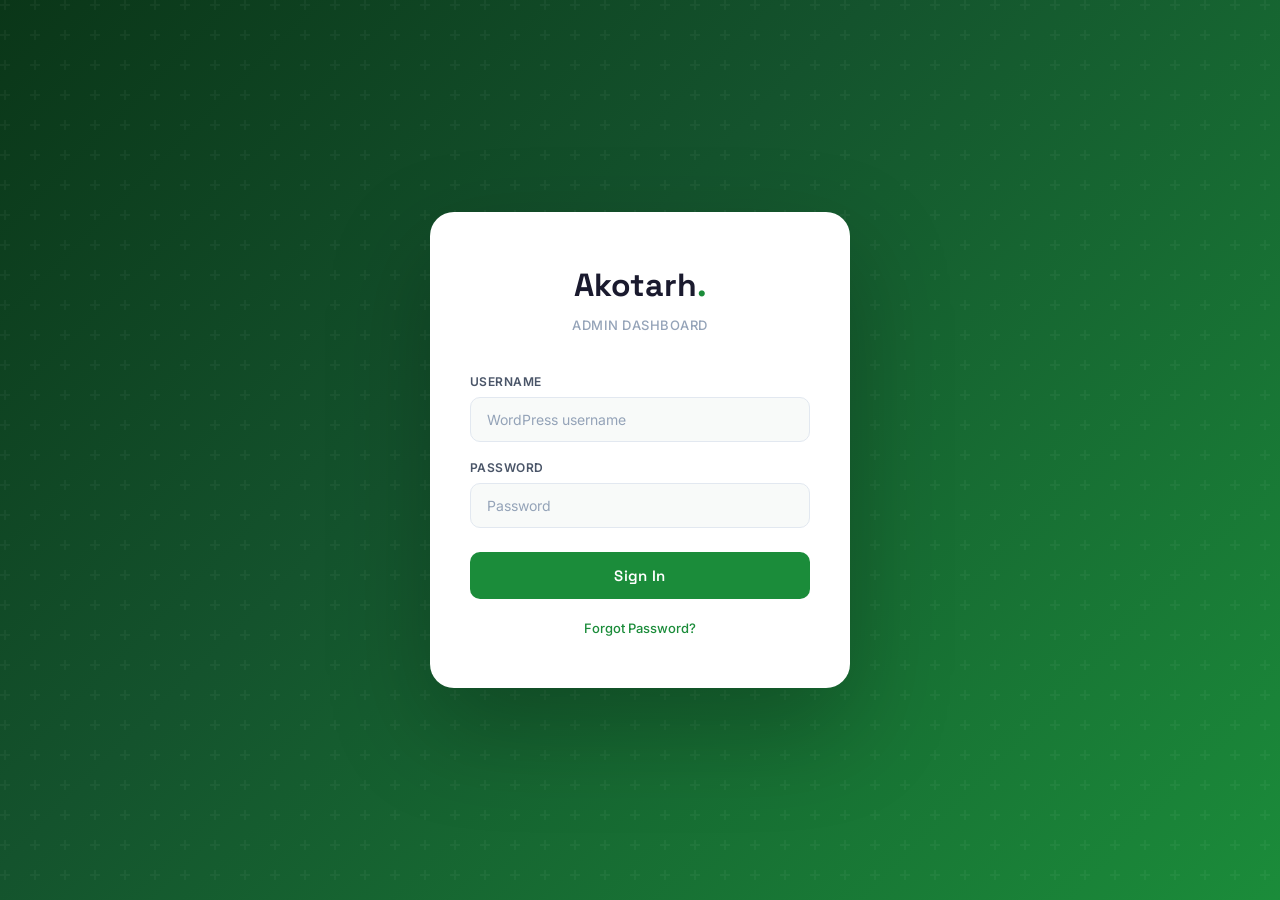
==== commit 73dadb61: "Add password recovery, account settings, default admin, and CORS preflight Plugin: default admin use" ====
--- a/admin/index.html
+++ b/admin/index.html
@@ -273,6 +273,7 @@
     <div class="login-logo">Akotarh<span>.</span></div>
     <div class="login-sub">Admin Dashboard</div>
     <div class="login-error" id="loginError"></div>
+    <!-- LOGIN FORM -->
     <form id="loginForm" autocomplete="on">
       <div class="login-field">
         <label>Username</label>
@@ -283,7 +284,22 @@
         <input type="password" id="loginPass" placeholder="Password" autocomplete="current-password" required/>
       </div>
       <button type="submit" class="login-btn" id="loginBtn">Sign In</button>
+      <p style="margin-top:16px"><a href="#" id="showForgot" style="font-size:13px;color:var(--primary);font-weight:500">Forgot Password?</a></p>
     </form>
+    <!-- FORGOT PASSWORD FORM -->
+    <form id="forgotForm" style="display:none" autocomplete="off">
+      <div class="login-field">
+        <label>Email Address</label>
+        <input type="email" id="forgotEmail" placeholder="Enter your admin email" required/>
+      </div>
+      <button type="submit" class="login-btn" id="forgotBtn">Send Reset Link</button>
+      <p style="margin-top:16px"><a href="#" id="showLogin" style="font-size:13px;color:var(--primary);font-weight:500">Back to Sign In</a></p>
+    </form>
+    <div id="forgotSuccess" style="display:none;padding:16px;background:var(--success-bg);border-radius:var(--radius);margin-top:0">
+      <p style="font-size:14px;color:var(--primary);font-weight:500;margin-bottom:8px">Check your email</p>
+      <p style="font-size:13px;color:var(--text-secondary)">If an account exists with that email, a password reset link has been sent. Check your inbox and spam folder.</p>
+      <p style="margin-top:16px"><a href="#" id="showLoginAfterReset" style="font-size:13px;color:var(--primary);font-weight:500">Back to Sign In</a></p>
+    </div>
   </div>
 </div>
 
@@ -319,6 +335,10 @@
         Portfolio Sections
       </a>
       <div class="sidebar-section">Settings</div>
+      <a class="sidebar-link" data-page="settings">
+        <svg viewBox="0 0 24 24" fill="none" stroke="currentColor" stroke-width="2" stroke-linecap="round" stroke-linejoin="round"><circle cx="12" cy="12" r="3"/><path d="M19.4 15a1.65 1.65 0 00.33 1.82l.06.06a2 2 0 010 2.83 2 2 0 01-2.83 0l-.06-.06a1.65 1.65 0 00-1.82-.33 1.65 1.65 0 00-1 1.51V21a2 2 0 01-4 0v-.09A1.65 1.65 0 009 19.4a1.65 1.65 0 00-1.82.33l-.06.06a2 2 0 01-2.83-2.83l.06-.06A1.65 1.65 0 004.68 15a1.65 1.65 0 00-1.51-1H3a2 2 0 010-4h.09A1.65 1.65 0 004.6 9a1.65 1.65 0 00-.33-1.82l-.06-.06a2 2 0 012.83-2.83l.06.06A1.65 1.65 0 009 4.68a1.65 1.65 0 001-1.51V3a2 2 0 014 0v.09a1.65 1.65 0 001 1.51 1.65 1.65 0 001.82-.33l.06-.06a2 2 0 012.83 2.83l-.06.06A1.65 1.65 0 0019.4 9a1.65 1.65 0 001.51 1H21a2 2 0 010 4h-.09a1.65 1.65 0 00-1.51 1z"/></svg>
+        Account Settings
+      </a>
       <a class="sidebar-link" onclick="window.open('https://akotarhakoson.com','_blank')">
         <svg viewBox="0 0 24 24" fill="none" stroke="currentColor" stroke-width="2" stroke-linecap="round" stroke-linejoin="round"><path d="M18 13v6a2 2 0 01-2 2H5a2 2 0 01-2-2V8a2 2 0 012-2h6"/><polyline points="15 3 21 3 21 9"/><line x1="10" y1="14" x2="21" y2="3"/></svg>
         View Live Site
@@ -423,6 +443,66 @@
         </div>
       </div>
 
+      <!-- ═══ SETTINGS PAGE ═══ -->
+      <div class="page" id="page-settings">
+        <div style="display:grid;grid-template-columns:1fr 1fr;gap:20px">
+          <!-- PROFILE -->
+          <div class="card">
+            <div class="card-header"><span class="card-title">Profile</span></div>
+            <div class="card-body">
+              <div class="form-group"><label>Display Name</label><input type="text" class="form-input" id="settDisplayName"/></div>
+              <div class="form-row">
+                <div class="form-group"><label>First Name</label><input type="text" class="form-input" id="settFirstName"/></div>
+                <div class="form-group"><label>Last Name</label><input type="text" class="form-input" id="settLastName"/></div>
+              </div>
+              <button class="btn btn-primary btn-sm" onclick="saveProfile()">Save Profile</button>
+            </div>
+          </div>
+
+          <!-- CHANGE EMAIL -->
+          <div class="card">
+            <div class="card-header"><span class="card-title">Change Email</span></div>
+            <div class="card-body">
+              <div class="form-group"><label>Current Email</label><input type="email" class="form-input" id="settCurrentEmail" disabled style="opacity:.6"/></div>
+              <div class="form-group"><label>New Email</label><input type="email" class="form-input" id="settNewEmail" placeholder="new@example.com"/></div>
+              <div class="form-group"><label>Confirm Password</label><input type="password" class="form-input" id="settEmailPass" placeholder="Enter password to confirm"/></div>
+              <button class="btn btn-primary btn-sm" onclick="changeEmail()">Update Email</button>
+            </div>
+          </div>
+
+          <!-- CHANGE PASSWORD -->
+          <div class="card">
+            <div class="card-header"><span class="card-title">Change Password</span></div>
+            <div class="card-body">
+              <div class="form-group"><label>Current Password</label><input type="password" class="form-input" id="settCurrentPass" placeholder="Current password"/></div>
+              <div class="form-group"><label>New Password</label><input type="password" class="form-input" id="settNewPass" placeholder="New password (min. 8 characters)"/></div>
+              <div class="form-group"><label>Confirm New Password</label><input type="password" class="form-input" id="settConfirmPass" placeholder="Repeat new password"/></div>
+              <button class="btn btn-primary btn-sm" onclick="changePassword()">Update Password</button>
+            </div>
+          </div>
+
+          <!-- API INFO -->
+          <div class="card">
+            <div class="card-header"><span class="card-title">API Configuration</span></div>
+            <div class="card-body">
+              <div class="form-group">
+                <label>API Base URL</label>
+                <input type="text" class="form-input" id="settApiBase" value="" disabled style="opacity:.6"/>
+                <p class="form-help">This is where the dashboard connects to WordPress. Change this in the source code.</p>
+              </div>
+              <div class="form-group">
+                <label>Account Info</label>
+                <div style="font-size:13px;color:var(--text-secondary);line-height:1.8">
+                  <div>Username: <strong id="settUsername" style="color:var(--text)">—</strong></div>
+                  <div>Role: <strong id="settRole" style="color:var(--text)">—</strong></div>
+                  <div>Registered: <strong id="settRegistered" style="color:var(--text)">—</strong></div>
+                </div>
+              </div>
+            </div>
+          </div>
+        </div>
+      </div>
+
       <!-- ═══ PORTFOLIO PAGE ═══ -->
       <div class="page" id="page-portfolio">
         <p style="font-size:14px;color:var(--text-secondary);margin-bottom:24px">Edit content sections across your portfolio pages. Changes are saved to WordPress and served via the API.</p>
@@ -729,9 +809,57 @@
 });
 
 /* ═══════════════════════════════════════════════
+   FORGOT PASSWORD FLOW
+   ═══════════════════════════════════════════════ */
+function showForgotForm(){
+  document.getElementById('loginForm').style.display = 'none';
+  document.getElementById('forgotForm').style.display = 'block';
+  document.getElementById('forgotSuccess').style.display = 'none';
+  document.getElementById('loginError').style.display = 'none';
+  document.getElementById('loginSub') && (document.getElementById('loginSub').textContent = 'PASSWORD RECOVERY');
+}
+function showLoginForm(){
+  document.getElementById('loginForm').style.display = 'block';
+  document.getElementById('forgotForm').style.display = 'none';
+  document.getElementById('forgotSuccess').style.display = 'none';
+  document.getElementById('loginError').style.display = 'none';
+}
+
+document.getElementById('showForgot').addEventListener('click', function(e){ e.preventDefault(); showForgotForm(); });
+document.getElementById('showLogin').addEventListener('click', function(e){ e.preventDefault(); showLoginForm(); });
+document.getElementById('showLoginAfterReset').addEventListener('click', function(e){ e.preventDefault(); showLoginForm(); });
+
+document.getElementById('forgotForm').addEventListener('submit', async function(e){
+  e.preventDefault();
+  var btn = document.getElementById('forgotBtn');
+  var email = document.getElementById('forgotEmail').value.trim();
+  if(!email) return;
+  btn.disabled = true;
+  btn.textContent = 'Sending...';
+
+  try {
+    await api('/auth/forgot-password', { method:'POST', body:{ email: email } });
+  } catch(err) {
+    // Still show success to prevent email enumeration
+  }
+  btn.disabled = false;
+  btn.textContent = 'Send Reset Link';
+  document.getElementById('forgotForm').style.display = 'none';
+  document.getElementById('forgotSuccess').style.display = 'block';
+});
+
+/* Browser back/forward handling */
+window.addEventListener('popstate', function(){
+  if(!token){
+    document.getElementById('loginScreen').classList.remove('hidden');
+    document.getElementById('app').classList.remove('visible');
+  }
+});
+
+/* ═══════════════════════════════════════════════
    NAVIGATION
    ═══════════════════════════════════════════════ */
-var pageTitles = { dashboard:'Dashboard', insights:'Insights', media:'Media Library', portfolio:'Portfolio Sections' };
+var pageTitles = { dashboard:'Dashboard', insights:'Insights', media:'Media Library', portfolio:'Portfolio Sections', settings:'Account Settings' };
 
 function navigateTo(page){
   document.querySelectorAll('.page').forEach(function(p){ p.classList.remove('active'); });
@@ -748,6 +876,7 @@
   if(page==='insights') loadInsights();
   if(page==='media') loadMedia();
   if(page==='portfolio') loadPortfolio();
+  if(page==='settings') loadSettings();
 
   // Close mobile sidebar
   document.getElementById('sidebar').classList.remove('open');
@@ -1136,6 +1265,103 @@
 }
 
 /* ═══════════════════════════════════════════════
+   SETTINGS / ACCOUNT
+   ═══════════════════════════════════════════════ */
+async function loadSettings(){
+  document.getElementById('settApiBase').value = API_BASE;
+  try {
+    var data = await api('/admin/account');
+    document.getElementById('settDisplayName').value = data.display_name || '';
+    document.getElementById('settFirstName').value = data.first_name || '';
+    document.getElementById('settLastName').value = data.last_name || '';
+    document.getElementById('settCurrentEmail').value = data.email || '';
+    document.getElementById('settUsername').textContent = data.username || '—';
+    document.getElementById('settRole').textContent = data.role || '—';
+    document.getElementById('settRegistered').textContent = data.registered ? new Date(data.registered).toLocaleDateString('en-US',{year:'numeric',month:'long',day:'numeric'}) : '—';
+  } catch(e){
+    // Use cached user data
+    if(currentUser){
+      document.getElementById('settDisplayName').value = currentUser.display_name || '';
+      document.getElementById('settCurrentEmail').value = currentUser.email || '';
+      document.getElementById('settUsername').textContent = currentUser.username || '—';
+    }
+  }
+}
+
+async function saveProfile(){
+  var displayName = document.getElementById('settDisplayName').value.trim();
+  var firstName = document.getElementById('settFirstName').value.trim();
+  var lastName = document.getElementById('settLastName').value.trim();
+
+  if(!displayName){ toast('Display name is required','error'); return; }
+
+  try {
+    var data = await api('/admin/account/profile', {
+      method:'PUT',
+      body:{ display_name:displayName, first_name:firstName, last_name:lastName }
+    });
+    toast('Profile updated!');
+    // Update sidebar
+    currentUser.display_name = displayName;
+    localStorage.setItem('ako_user', JSON.stringify(currentUser));
+    updateUserUI();
+  } catch(e){
+    toast('Failed: '+e.message, 'error');
+  }
+}
+
+async function changeEmail(){
+  var newEmail = document.getElementById('settNewEmail').value.trim();
+  var password = document.getElementById('settEmailPass').value;
+
+  if(!newEmail){ toast('Enter a new email address','error'); return; }
+  if(!password){ toast('Password is required to change email','error'); return; }
+
+  try {
+    var data = await api('/admin/account/email', {
+      method:'PUT',
+      body:{ email:newEmail, password:password }
+    });
+    toast('Email updated to '+newEmail);
+    document.getElementById('settCurrentEmail').value = newEmail;
+    document.getElementById('settNewEmail').value = '';
+    document.getElementById('settEmailPass').value = '';
+    currentUser.email = newEmail;
+    localStorage.setItem('ako_user', JSON.stringify(currentUser));
+  } catch(e){
+    toast(e.message || 'Email change failed', 'error');
+  }
+}
+
+async function changePassword(){
+  var currentPass = document.getElementById('settCurrentPass').value;
+  var newPass = document.getElementById('settNewPass').value;
+  var confirmPass = document.getElementById('settConfirmPass').value;
+
+  if(!currentPass){ toast('Enter your current password','error'); return; }
+  if(!newPass || newPass.length < 8){ toast('New password must be at least 8 characters','error'); return; }
+  if(newPass !== confirmPass){ toast('New passwords do not match','error'); return; }
+
+  try {
+    var data = await api('/admin/account/password', {
+      method:'PUT',
+      body:{ current_password:currentPass, new_password:newPass }
+    });
+    toast('Password updated successfully!');
+    // Save the new token (old one invalidated by password change)
+    if(data.token){
+      token = data.token;
+      localStorage.setItem('ako_token', token);
+    }
+    document.getElementById('settCurrentPass').value = '';
+    document.getElementById('settNewPass').value = '';
+    document.getElementById('settConfirmPass').value = '';
+  } catch(e){
+    toast(e.message || 'Password change failed', 'error');
+  }
+}
+
+/* ═══════════════════════════════════════════════
    INIT
    ═══════════════════════════════════════════════ */
 checkAuth();
